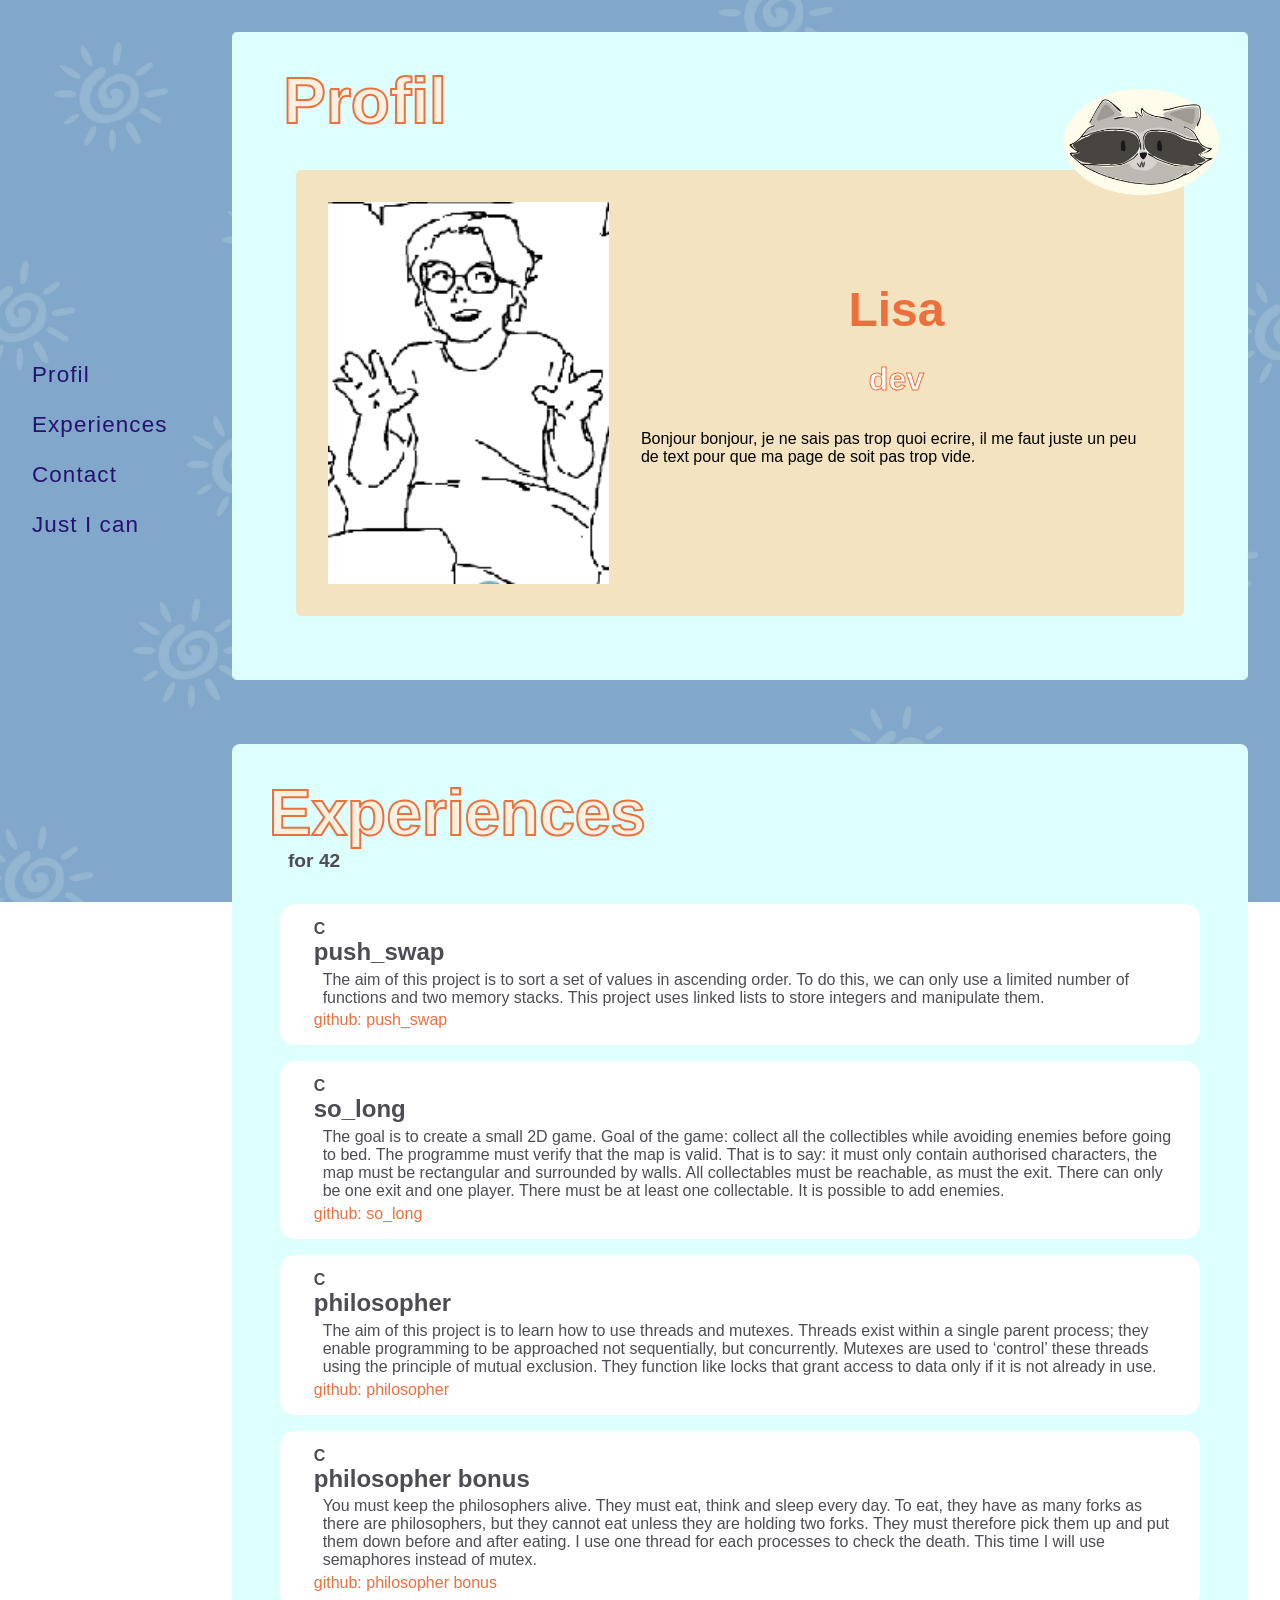
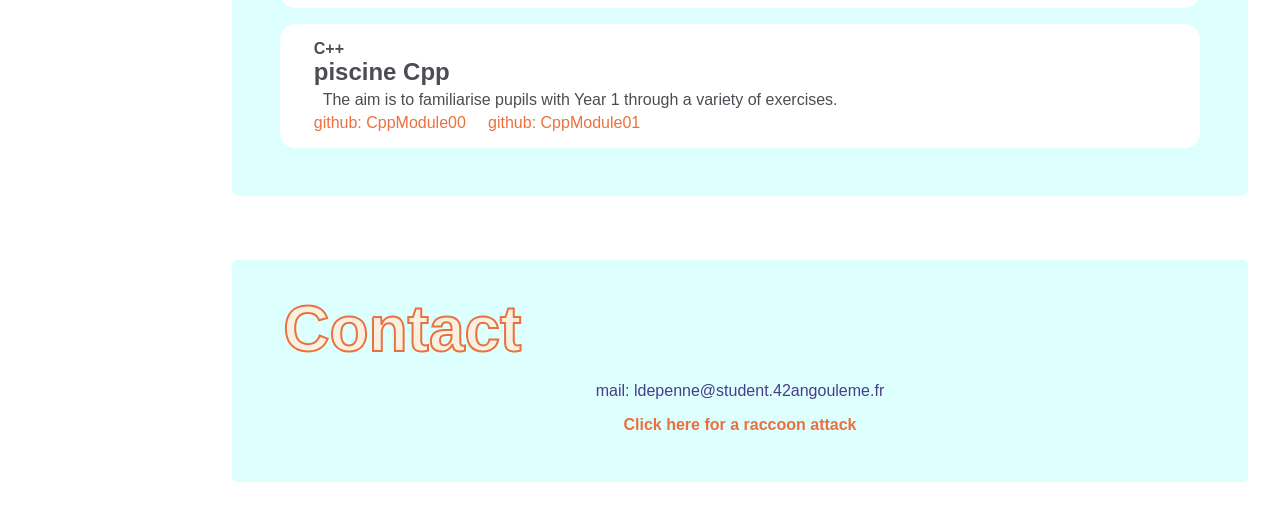
==== pages/Lisa/index.html @ 26feface "Almost Finished Project" ====
<!DOCTYPE html>
<html lang="en">

<head>
	<meta charset="utf-8">
	<meta name="author" content="Lisa Depenne">
	<title>Lisa's cv</title>
	<link rel="shortcut icon" href="img/favicon.png">
	<link rel="stylesheet" href="css/style.css">
	<link rel="stylesheet" href="css/profil.css">
	<link rel="stylesheet" href="css/card.css">
	<link rel="stylesheet" href="css/experiences.css">
	<link rel="stylesheet" href="css/contact.css">
</head>

<body>
	<nav class="navbar">
		<a href="#profil">Profil</a>
		<a href="#experiences">Experiences</a>
		<a href="#contact">Contact</a>
		<a href="raccoon/index.html">Just I can</a>
	</nav>
	<article id="profil">
		<div class="card">
				<div class="incard">
					<div class="card-face front">
						<div class="card-content">
							<img src="img/favicon.png" alt="raccoon">
						</div>
					</div>
					<div class="card-face back">
						<div class="card-content">
							<p>Pas touche au raccoon 😠</p>
						</div>
					</div>
				</div>
		</div>
		<h1>Profil</h1>
		<div class="profil-content">
			<img class="face" src="img/LisaParRachel.png" alt="Lisa">
			<div class="profil-info">
				<h2>Lisa</h2>
				<h3>dev</h3>
				<p>Bonjour bonjour, je ne sais pas trop quoi ecrire, il me faut juste un peu de text pour que ma page de
					soit pas trop vide.</p>
			</div>
		</div>
	</article>
	<article id="experiences">
		<div class="title">
			<h1>Experiences</h1>
			<h2>for 42</h2>
		</div>
		<div class="experiences-content">
			<section>
				<h3>C</h3>
				<h4>push_swap</h4>
				<p>The aim of this project is to sort a set of values in ascending order. To do this, we can only use a
					limited number of functions and two memory stacks. This project uses linked lists to store integers
					and manipulate them.</p>
				<a href="https://github.com/asil-1/push_swap" target="_blank">github: push_swap</a>
			</section>
			<section>
				<h3>C</h3>
				<h4>so_long</h4>
				<p>The goal is to create a small 2D game. Goal of the game: collect all the collectibles while avoiding
					enemies before going to bed. The programme must verify that the map is valid. That is to say: it
					must only contain authorised characters, the map must be rectangular and surrounded by walls. All
					collectables must be reachable, as must the exit. There can only be one exit and one player. There
					must be at least one collectable. It is possible to add enemies.</p>
				<a href="https://github.com/asil-1/so_long" target="_blank">github: so_long</a>
			</section>
			<section>
				<h3>C</h3>
				<h4>philosopher</h4>
				<p>The aim of this project is to learn how to use threads and mutexes. Threads exist within a single
					parent process; they enable programming to be approached not sequentially, but concurrently. Mutexes
					are used to ‘control’ these threads using the principle of mutual exclusion. They function like
					locks that grant access to data only if it is not already in use.</p>
				<a href="https://github.com/asil-1/philo/tree/main/philo" target="_blank">github: philosopher</a>
			</section>
			<section>
				<h3>C</h3>
				<h4>philosopher bonus</h4>
				<p>You must keep the philosophers alive. They must eat, think and sleep every day. To eat, they have as
					many forks as there are philosophers, but they cannot eat unless they are holding two forks. They
					must therefore pick them up and put them down before and after eating. I use one thread for each
					processes to check the death. This time I will use semaphores instead of mutex.</p>
				<a href="https://github.com/asil-1/philo/tree/main/philo_bonus" target="_blank">github: philosopher
					bonus</a>
			</section>
			<section>
				<h3>C++</h3>
				<h4>piscine Cpp</h4>
				<p>The aim is to familiarise pupils with Year 1 through a variety of exercises.</p>
				<a href="https://github.com/asil-1/CppModule00" target="_blank">github: CppModule00</a>
				<a href="https://github.com/asil-1/CppModule01" target="_blank">github: CppModule01</a>
			</section>
		</div>
	</article>
	<article id="contact">
		<h1>Contact</h1>
		<p>mail: ldepenne@student.42angouleme.fr</p>
		<div class="button">
			<a id="raccoonAttack" href="#">Click here for a raccoon attack</a>
		</div>
	</article>
	<script src="script.js"></script>
</body>

</html>
---- pages/Lisa/css/style.css ----
* {
	box-sizing: border-box;
}

html,
body {
	margin: 0;
	font-family: 'Gill Sans', sans-serif;
	/* background-color: rgb(129, 167, 202); */
	background-image: url(../img/background.png);
	scroll-behavior: smooth;
	min-width: 735px;
	background-attachment: fixed;
	background-position: center;
	background-repeat: no-repeat;
	background-size: cover;
}

body {
	display: flex;
	flex-direction: column;
	min-height: 100vh;
}

.navbar {
	position: fixed;
	top: 0;
	left: 0;
	width: 200px;
	height: 100vh;
	display: flex;
	flex-direction: column;
	margin-left: 2em;
	justify-content: center;
	gap: 1.5rem;
	padding: 2rem 0;

	a {
		color: #281070;
		text-decoration: none;
		font-size: 1.4em;
		letter-spacing: 0.05em;
		transition: color 0.2s;
	}

	a:hover {
		color: rgb(221, 255, 253);
	}
}
---- pages/Lisa/css/profil.css ----
#profil {
	position: relative;
	background-color: rgb(221, 255, 253);
	margin-left: 200px;
	margin: 2em 2em 2em calc(200px + 2em);
	border-radius: 5px;
	padding: 2rem;
}

#profil h1 {
	margin: 0 0 0 .3em;
	color: #f8f1e2;
	-webkit-text-stroke-width: 2px;
	-webkit-text-stroke-color: #ec703e;
	font-size: 4em;
}


.profil-content {
	display: flex;
	border-radius: 5px;
	margin: 2em;
	padding: 1em;
	background-color: #f3e3c1;

	.face {
		padding: 1em;
		width: 30em;
	}
	h2 {
		margin: 2em 0 .5em 0;
		display: flex;
		justify-content: center;
		font-size: 3em;
		color: #ec703e;
	}
	h3 {
		margin: .5em 0 1em 0;
		display: flex;
		justify-content: center;
		font-size: 2em;
		color: #ffffff;
		-webkit-text-stroke-width: 1px;
		-webkit-text-stroke-color: #ec703e;
	}
	p {
		margin: 1em;
		display: flex;
		justify-content: center;
		overflow: hidden;
	}
}
---- pages/Lisa/css/card.css ----
.card {
	width: 10%;
	position: absolute;
	top: 6em;
	right: 2.5em;
	margin: 1em;
}

.incard {
	perspective: 1000px;
	width: 100%;
	height: 100%;
	transform-style: preserve-3d;
	transition: transform 0.5s;
}

.incard:hover {
	transform: rotateY(180deg);
}

.card-face {
	position: absolute;
	width: 100%;
	height: 100%;
	backface-visibility: hidden;
	display: flex;
	align-items: center;
	justify-content: center;
	border-radius: 15px;
	background-color: rgb(255, 250, 232);
}

.card-face.front {
	transform: rotateY(0deg);
}

.card-face.back {
	transform: rotateY(180deg);
}

.card-content {
	text-align: center;

	img {
		width: 10em;
	}
	p {
		color: brown;
		font-weight: bold;
	}
}
---- pages/Lisa/css/experiences.css ----
#experiences {
	position: relative;
	background-color: rgb(221, 255, 253);
	margin-left: 200px;
	margin: 2em 2em 2em calc(200px + 2em);
	border-radius: 8px;
	padding: 2rem;
}

#experiences img {
	width: 7%;
	position: absolute;
	right: 2em;
	top: 1.5em;
	margin: 1em;
	color: #ec703e;
}

.title {
	margin: 0 0 2em .3em;

	h1 {
		margin: 0;
		color: #f8f1e2;;
		-webkit-text-stroke-width: 2px;
		-webkit-text-stroke-color: #ec703e;
		font-size: 4em;
	}
	h2 {
		margin: 0 0 0 1em;
		color: #4d4c52;
		font-size: 1.2em;
	}
}

.experiences-content {

	section {
		border-radius: 15px;
		background-color: #ffffff;
		margin: 1em;
		padding: 1em;
		color: #4d4c52;
		overflow: hidden;
	}
	h3 {
		margin: 0 0 0 2%;
		font-size: 1em;
	}
	h4 {
		margin: 0 0 0 2%;
		font-size: 1.5em;
	}
	p {
		margin: .3em .3em .3em 3%;
	}
	a {
		margin: 0 0 0 2%;
		text-decoration: none;
		color: #ec703e;
	}
	a:hover {
		color: #230983;
	}
}
---- pages/Lisa/css/contact.css ----
#contact {
	position: relative;
	background-color: rgb(221, 255, 253);
	margin-left: 200px;
	margin: 2em 2em 2em calc(200px + 2em);
	border-radius: 5px;
	padding: 2rem;
}

#contact h1 {
	margin: 0 0 0 .3em;
	color: #f8f1e2;
	-webkit-text-stroke-width: 2px;
	-webkit-text-stroke-color: #ec703e;
	font-size: 4em;
}

#contact p {
	display: flex;
	justify-content: center;
	color: darkslateblue;
}

.button {
	display: flex;
	justify-content: center;
	margin: 1em;
}

.button a {
	text-decoration: none;
	font-size: 1em;
	font-weight: bold;
	color: #ec703e;
}
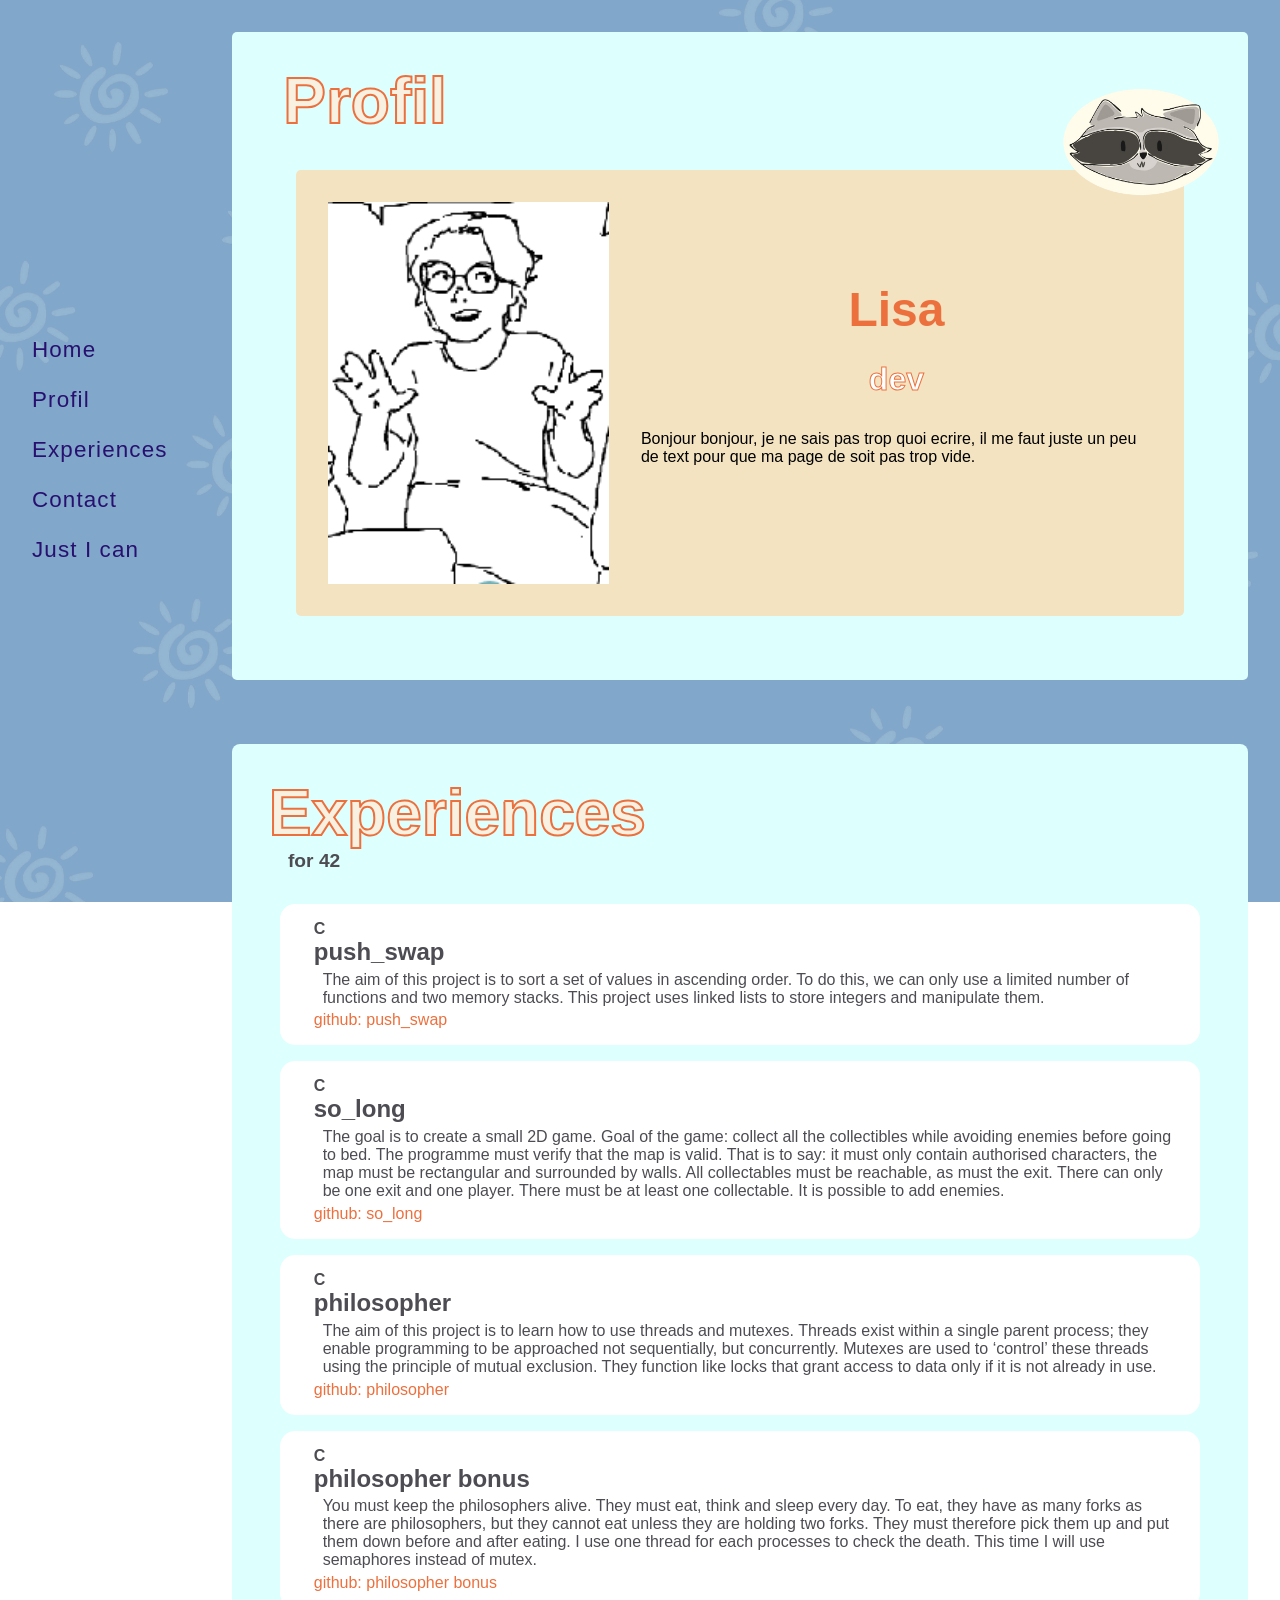
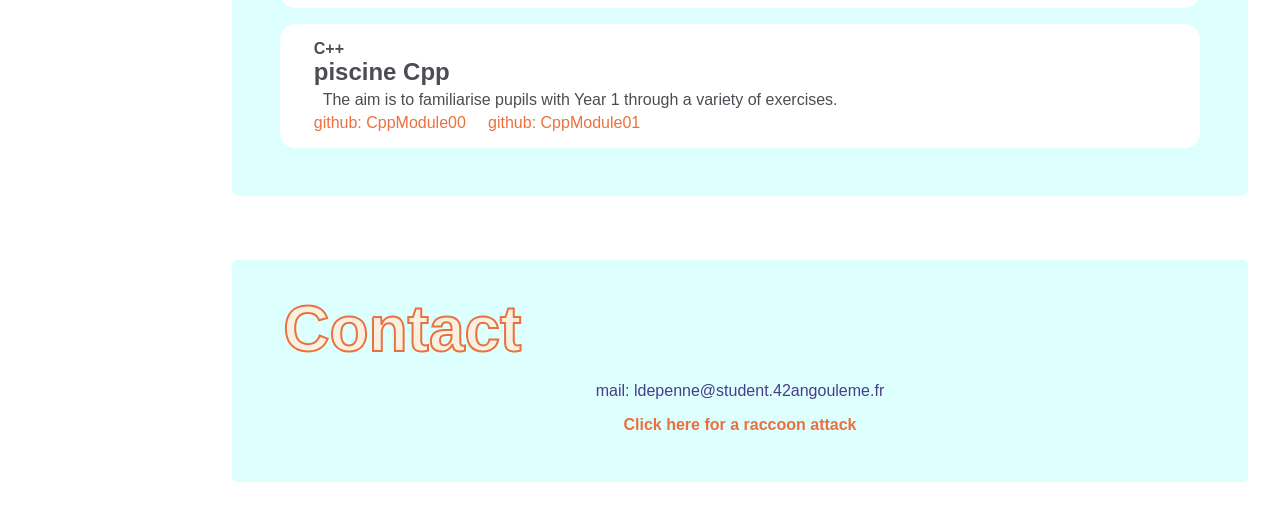
==== commit 4067c27e: "ALL Website has been added" ====
--- a/pages/Lisa/index.html
+++ b/pages/Lisa/index.html
@@ -15,6 +15,7 @@
 
 <body>
 	<nav class="navbar">
+		<a href="../../index.html">Home</a>
 		<a href="#profil">Profil</a>
 		<a href="#experiences">Experiences</a>
 		<a href="#contact">Contact</a>
